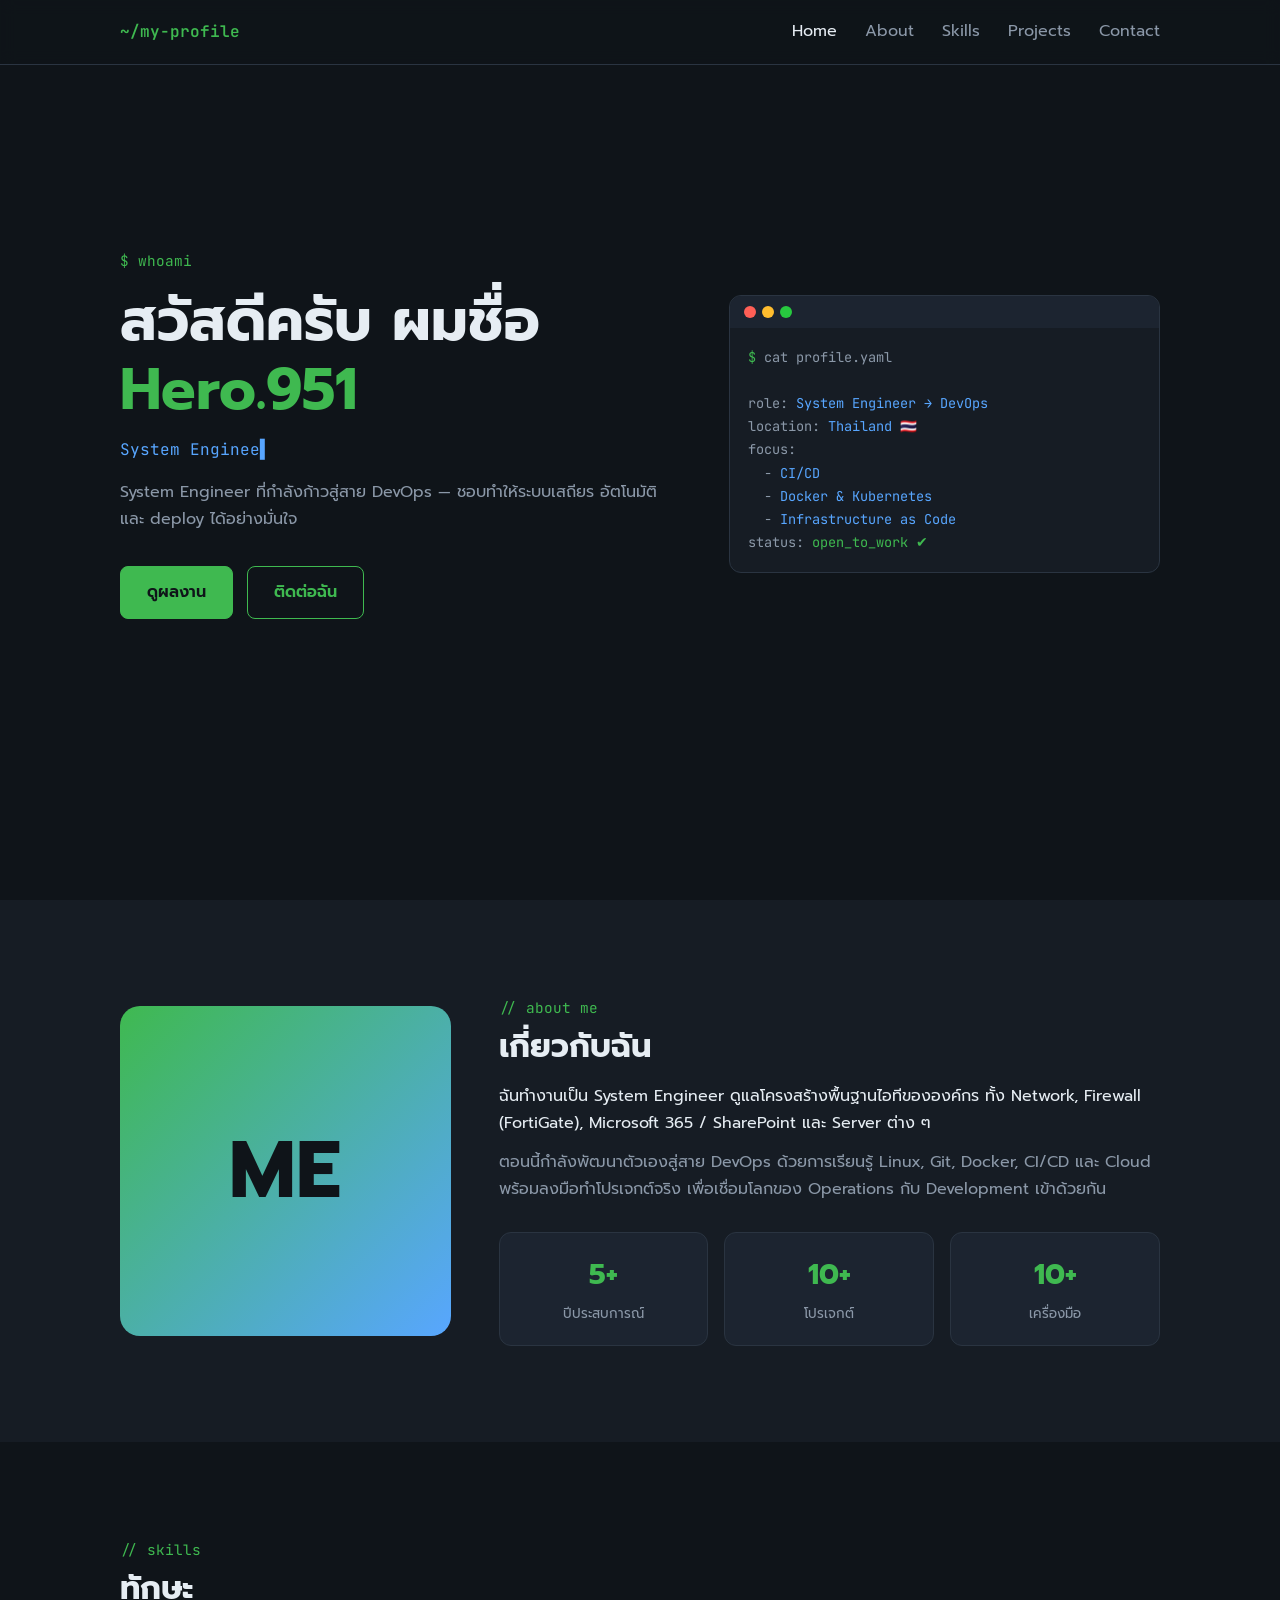
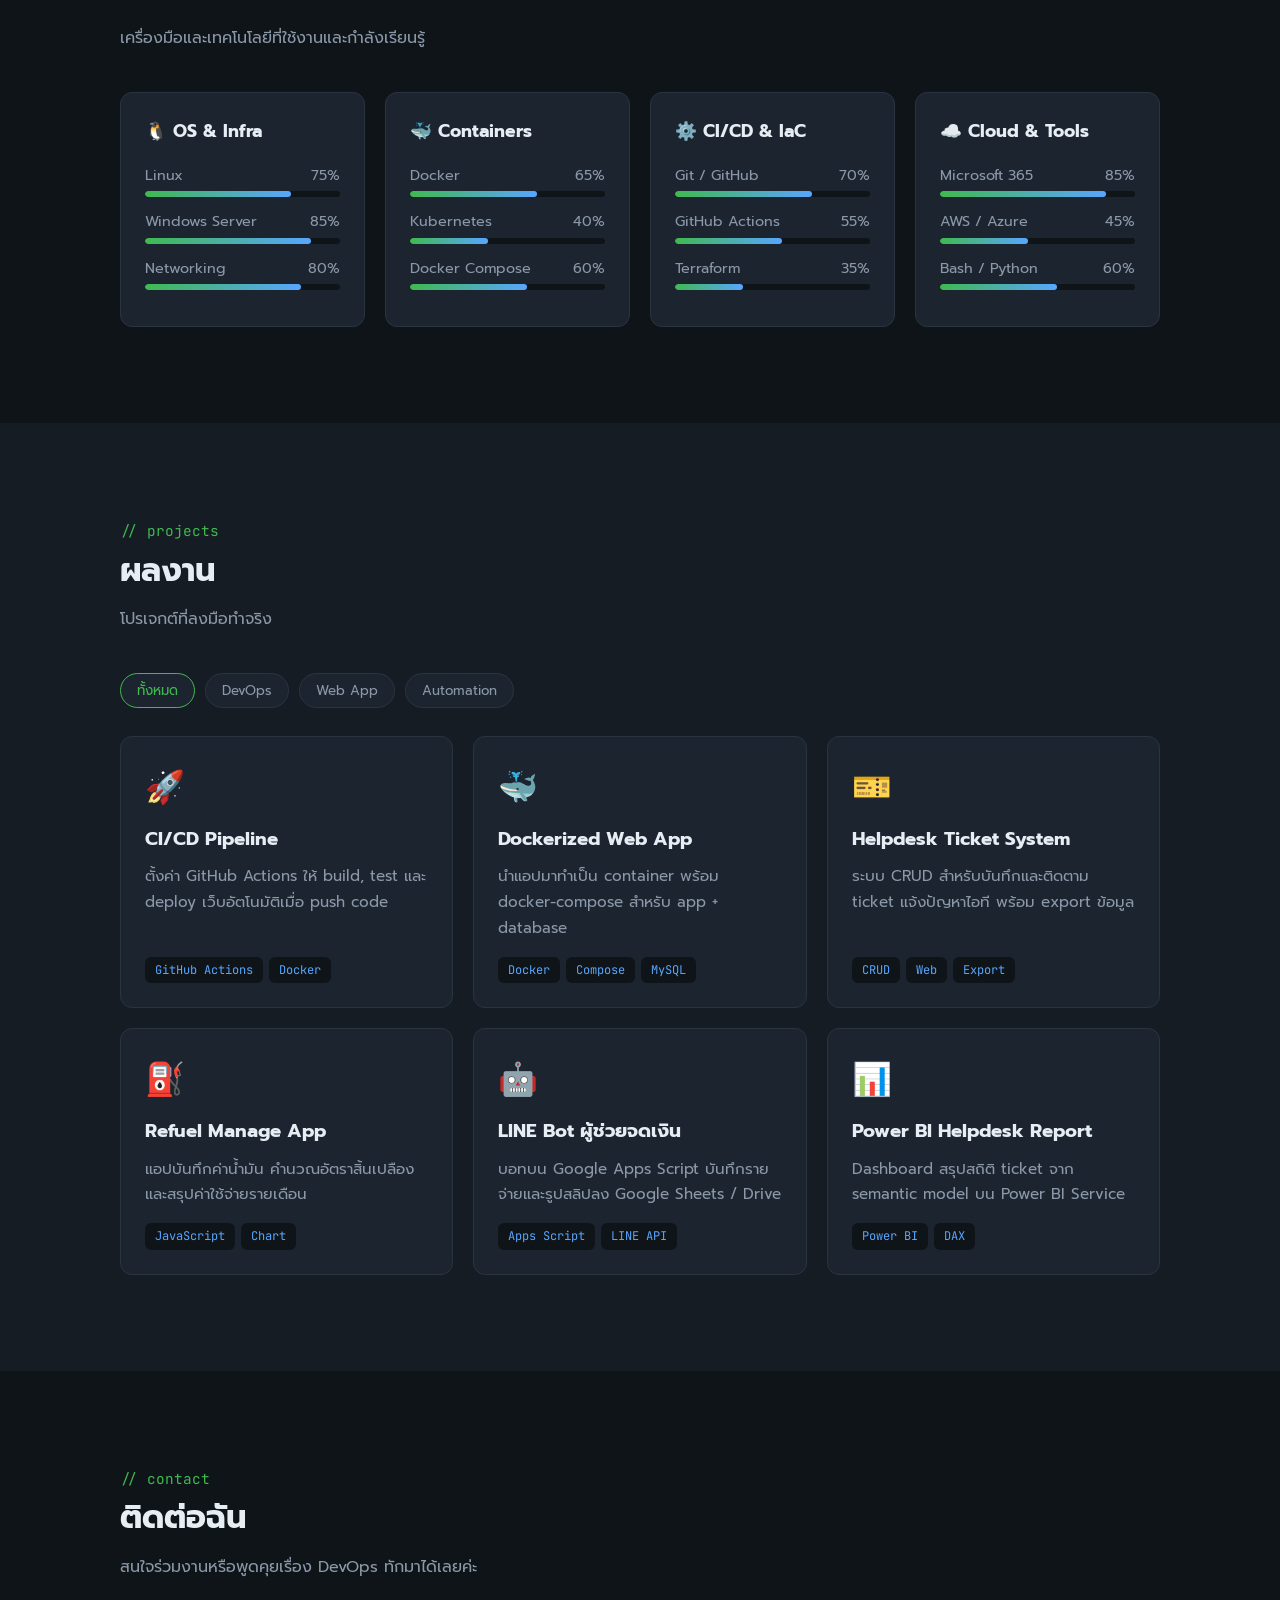
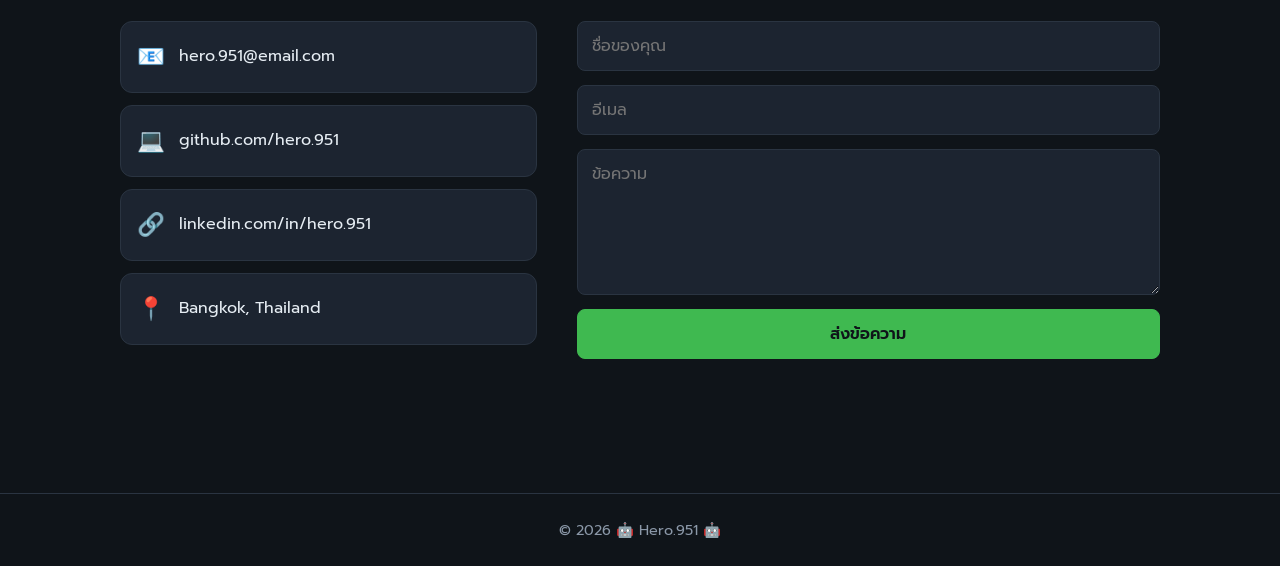
==== index.html @ ca64f1b3 "Add personal profile website (HTML/CSS/JS)" ====
<!DOCTYPE html>
<html lang="th">
<head>
<meta charset="UTF-8">
<meta name="viewport" content="width=device-width, initial-scale=1.0">
<title>My Profile | DevOps Engineer</title>
<link href="https://fonts.googleapis.com/css2?family=Prompt:wght@300;400;600;700&family=JetBrains+Mono:wght@400;600&display=swap" rel="stylesheet">
<link rel="stylesheet" href="css/style.css">
</head>
<body>

<nav>
  <div class="container">
    <a href="#hero" class="logo">~/my-profile</a>
    <button class="menu-btn" id="menuBtn" aria-label="เมนู">☰</button>
    <ul id="navLinks">
      <li><a href="#hero">Home</a></li>
      <li><a href="#about">About</a></li>
      <li><a href="#skills">Skills</a></li>
      <li><a href="#projects">Projects</a></li>
      <li><a href="#contact">Contact</a></li>
    </ul>
  </div>
</nav>

<!-- 1. HERO -->
<section id="hero">
  <div class="container hero-grid">
    <div>
      <p class="eyebrow">$ whoami</p>
      <h1>สวัสดีครับ ผมชื่อ <span> Hero.951 </span></h1>
      <p class="typed" id="typed"></p>
      <p class="lead" style="margin:16px 0 0">System Engineer ที่กำลังก้าวสู่สาย DevOps — ชอบทำให้ระบบเสถียร อัตโนมัติ และ deploy ได้อย่างมั่นใจ</p>
      <div class="btns">
        <a href="#projects" class="btn btn-primary">ดูผลงาน</a>
        <a href="#contact" class="btn btn-ghost">ติดต่อฉัน</a>
      </div>
    </div>
    <div class="terminal">
      <div class="term-bar"><i style="background:#ff5f56"></i><i style="background:#ffbd2e"></i><i style="background:#27c93f"></i></div>
      <div class="term-body">
        <div><span class="c">$</span> cat profile.yaml</div><br>
        <div>role: <span class="v">System Engineer → DevOps</span></div>
        <div>location: <span class="v">Thailand 🇹🇭</span></div>
        <div>focus:</div>
        <div>&nbsp;&nbsp;- <span class="v">CI/CD</span></div>
        <div>&nbsp;&nbsp;- <span class="v">Docker & Kubernetes</span></div>
        <div>&nbsp;&nbsp;- <span class="v">Infrastructure as Code</span></div>
        <div>status: <span class="c">open_to_work ✔</span></div>
      </div>
    </div>
  </div>
</section>

<!-- 2. ABOUT -->
<section id="about">
  <div class="container about-grid reveal">
    <div class="avatar">ME</div>
    <div>
      <p class="eyebrow">// about me</p>
      <h2>เกี่ยวกับฉัน</h2>
      <p>ฉันทำงานเป็น System Engineer ดูแลโครงสร้างพื้นฐานไอทีขององค์กร ทั้ง Network, Firewall (FortiGate), Microsoft 365 / SharePoint และ Server ต่าง ๆ</p>
      <p style="margin-top:12px;color:var(--muted)">ตอนนี้กำลังพัฒนาตัวเองสู่สาย DevOps ด้วยการเรียนรู้ Linux, Git, Docker, CI/CD และ Cloud พร้อมลงมือทำโปรเจกต์จริง เพื่อเชื่อมโลกของ Operations กับ Development เข้าด้วยกัน</p>
      <div class="stats">
        <div class="stat"><b data-count="5">0</b><small>ปีประสบการณ์</small></div>
        <div class="stat"><b data-count="10">0</b><small>โปรเจกต์</small></div>
        <div class="stat"><b data-count="15">0</b><small>เครื่องมือ</small></div>
      </div>
    </div>
  </div>
</section>

<!-- 3. SKILLS -->
<section id="skills">
  <div class="container">
    <p class="eyebrow">// skills</p>
    <h2>ทักษะ</h2>
    <p class="lead">เครื่องมือและเทคโนโลยีที่ใช้งานและกำลังเรียนรู้</p>
    <div class="skills-grid reveal" id="skillsGrid"></div>
  </div>
</section>

<!-- 4. PROJECTS -->
<section id="projects">
  <div class="container">
    <p class="eyebrow">// projects</p>
    <h2>ผลงาน</h2>
    <p class="lead">โปรเจกต์ที่ลงมือทำจริง</p>
    <div class="filters" id="filters">
      <button class="filter active" data-f="all">ทั้งหมด</button>
      <button class="filter" data-f="devops">DevOps</button>
      <button class="filter" data-f="web">Web App</button>
      <button class="filter" data-f="automation">Automation</button>
    </div>
    <div class="projects-grid" id="projectsGrid"></div>
  </div>
</section>

<!-- 5. CONTACT -->
<section id="contact">
  <div class="container">
    <p class="eyebrow">// contact</p>
    <h2>ติดต่อฉัน</h2>
    <p class="lead">สนใจร่วมงานหรือพูดคุยเรื่อง DevOps ทักมาได้เลยค่ะ</p>
    <div class="contact-grid reveal">
      <div>
        <a class="contact-item" href="mailto:your@email.com"><span>📧</span>hero.951@email.com</a>
        <a class="contact-item" href="https://github.com/yourname" target="_blank"><span>💻</span>github.com/hero.951</a>
        <a class="contact-item" href="https://linkedin.com/in/yourname" target="_blank"><span>🔗</span>linkedin.com/in/hero.951</a>
        <div class="contact-item"><span>📍</span>Bangkok, Thailand</div>
      </div>
      <form id="contactForm">
        <input type="text" id="name" placeholder="ชื่อของคุณ" required>
        <input type="email" id="email" placeholder="อีเมล" required>
        <textarea id="message" rows="5" placeholder="ข้อความ" required></textarea>
        <button class="btn btn-primary" type="submit" style="cursor:pointer;font-family:inherit;font-size:1rem">ส่งข้อความ</button>
        <p class="form-msg" id="formMsg"></p>
      </form>
    </div>
  </div>
</section>

<footer>© <span id="year"></span> 🤖 Hero.951 🤖</footer>

<script src="js/script.js"></script>
</body>
</html>
---- css/style.css ----
:root{
  --bg:#0f1419; --bg2:#161c24; --card:#1c2430; --text:#e6edf3; --muted:#8b98a8;
  --accent:#3fb950; --accent2:#58a6ff; --border:#2a3441;
}
*{margin:0;padding:0;box-sizing:border-box}
html{scroll-behavior:smooth}
body{font-family:'Prompt',sans-serif;background:var(--bg);color:var(--text);line-height:1.7}
a{color:inherit;text-decoration:none}
.container{max-width:1080px;margin:0 auto;padding:0 20px}
section{padding:96px 0}
h2{font-size:2rem;margin-bottom:8px}
.eyebrow{font-family:'JetBrains Mono',monospace;color:var(--accent);font-size:.9rem}
.lead{color:var(--muted);margin-bottom:40px}

/* Nav */
nav{position:fixed;top:0;width:100%;background:rgba(15,20,25,.85);backdrop-filter:blur(8px);border-bottom:1px solid var(--border);z-index:10}
nav .container{display:flex;justify-content:space-between;align-items:center;height:64px}
.logo{font-family:'JetBrains Mono',monospace;font-weight:600;color:var(--accent)}
nav ul{display:flex;gap:28px;list-style:none}
nav ul a{color:var(--muted);transition:.2s}
nav ul a:hover,nav ul a.active{color:var(--text)}
.menu-btn{display:none;background:none;border:0;color:var(--text);font-size:1.5rem;cursor:pointer}

/* Hero */
#hero{min-height:100vh;display:flex;align-items:center;padding-top:64px}
.hero-grid{display:grid;grid-template-columns:1.3fr 1fr;gap:48px;align-items:center}
#hero h1{font-size:clamp(2.2rem,5vw,3.6rem);line-height:1.2;margin:12px 0}
#hero h1 span{color:var(--accent)}
.typed{font-family:'JetBrains Mono',monospace;color:var(--accent2);min-height:1.7em}
.typed::after{content:'▌';animation:blink 1s infinite}
@keyframes blink{50%{opacity:0}}
.btns{display:flex;gap:14px;margin-top:32px;flex-wrap:wrap}
.btn{padding:12px 26px;border-radius:8px;font-weight:600;transition:.2s;border:1px solid var(--accent)}
.btn-primary{background:var(--accent);color:#0f1419}
.btn-primary:hover{filter:brightness(1.1)}
.btn-ghost{color:var(--accent)}
.btn-ghost:hover{background:rgba(63,185,80,.1)}
.terminal{background:var(--bg2);border:1px solid var(--border);border-radius:12px;overflow:hidden;font-family:'JetBrains Mono',monospace;font-size:.85rem}
.term-bar{background:var(--card);padding:10px 14px;display:flex;gap:6px}
.term-bar i{width:12px;height:12px;border-radius:50%;display:block}
.term-body{padding:18px;color:var(--muted)}
.term-body .c{color:var(--accent)} .term-body .v{color:var(--accent2)}

/* About */
#about{background:var(--bg2)}
.about-grid{display:grid;grid-template-columns:1fr 2fr;gap:48px;align-items:center}
.avatar{aspect-ratio:1;border-radius:20px;background:linear-gradient(135deg,var(--accent),var(--accent2));display:flex;align-items:center;justify-content:center;font-size:5rem;font-weight:700;color:#0f1419}
.stats{display:grid;grid-template-columns:repeat(3,1fr);gap:16px;margin-top:28px}
.stat{background:var(--card);border:1px solid var(--border);border-radius:12px;padding:18px;text-align:center}
.stat b{display:block;font-size:1.8rem;color:var(--accent)}
.stat small{color:var(--muted)}

/* Skills */
.skills-grid{display:grid;grid-template-columns:repeat(auto-fit,minmax(240px,1fr));gap:20px}
.skill-card{background:var(--card);border:1px solid var(--border);border-radius:12px;padding:24px}
.skill-card h3{margin-bottom:16px;font-size:1.1rem}
.bar{margin-bottom:12px}
.bar-label{display:flex;justify-content:space-between;font-size:.9rem;color:var(--muted)}
.bar-track{height:6px;background:var(--bg);border-radius:4px;overflow:hidden;margin-top:4px}
.bar-fill{height:100%;width:0;background:linear-gradient(90deg,var(--accent),var(--accent2));border-radius:4px;transition:width 1.2s ease}

/* Projects */
#projects{background:var(--bg2)}
.filters{display:flex;gap:10px;margin-bottom:28px;flex-wrap:wrap}
.filter{background:var(--card);border:1px solid var(--border);color:var(--muted);padding:6px 16px;border-radius:20px;cursor:pointer;font-family:inherit}
.filter.active{border-color:var(--accent);color:var(--accent)}
.projects-grid{display:grid;grid-template-columns:repeat(auto-fit,minmax(300px,1fr));gap:20px}
.project{background:var(--card);border:1px solid var(--border);border-radius:12px;padding:24px;display:flex;flex-direction:column;transition:.2s}
.project:hover{transform:translateY(-4px);border-color:var(--accent)}
.project .icon{font-size:2rem;margin-bottom:8px}
.project p{color:var(--muted);font-size:.95rem;flex:1;margin:8px 0 16px}
.tags{display:flex;gap:6px;flex-wrap:wrap}
.tag{font-family:'JetBrains Mono',monospace;font-size:.75rem;background:var(--bg);color:var(--accent2);padding:3px 10px;border-radius:6px}

/* Contact */
.contact-grid{display:grid;grid-template-columns:1fr 1.4fr;gap:40px}
.contact-item{display:flex;gap:14px;align-items:center;background:var(--card);border:1px solid var(--border);border-radius:12px;padding:16px;margin-bottom:12px}
.contact-item span{font-size:1.4rem}
form{display:grid;gap:14px}
input,textarea{background:var(--card);border:1px solid var(--border);border-radius:8px;padding:12px 14px;color:var(--text);font-family:inherit;font-size:1rem}
input:focus,textarea:focus{outline:none;border-color:var(--accent)}
.form-msg{color:var(--accent);min-height:1.5em}
footer{border-top:1px solid var(--border);padding:24px 0;text-align:center;color:var(--muted);font-size:.9rem}

.reveal{opacity:0;transform:translateY(30px);transition:.7s ease}
.reveal.show{opacity:1;transform:none}

@media(max-width:768px){
  .hero-grid,.about-grid,.contact-grid{grid-template-columns:1fr}
  .terminal{display:none}
  .avatar{max-width:200px;margin:0 auto}
  .menu-btn{display:block}
  nav ul{display:none;position:absolute;top:64px;left:0;right:0;flex-direction:column;background:var(--bg2);padding:20px;gap:16px;border-bottom:1px solid var(--border)}
  nav ul.open{display:flex}
  section{padding:72px 0}
}
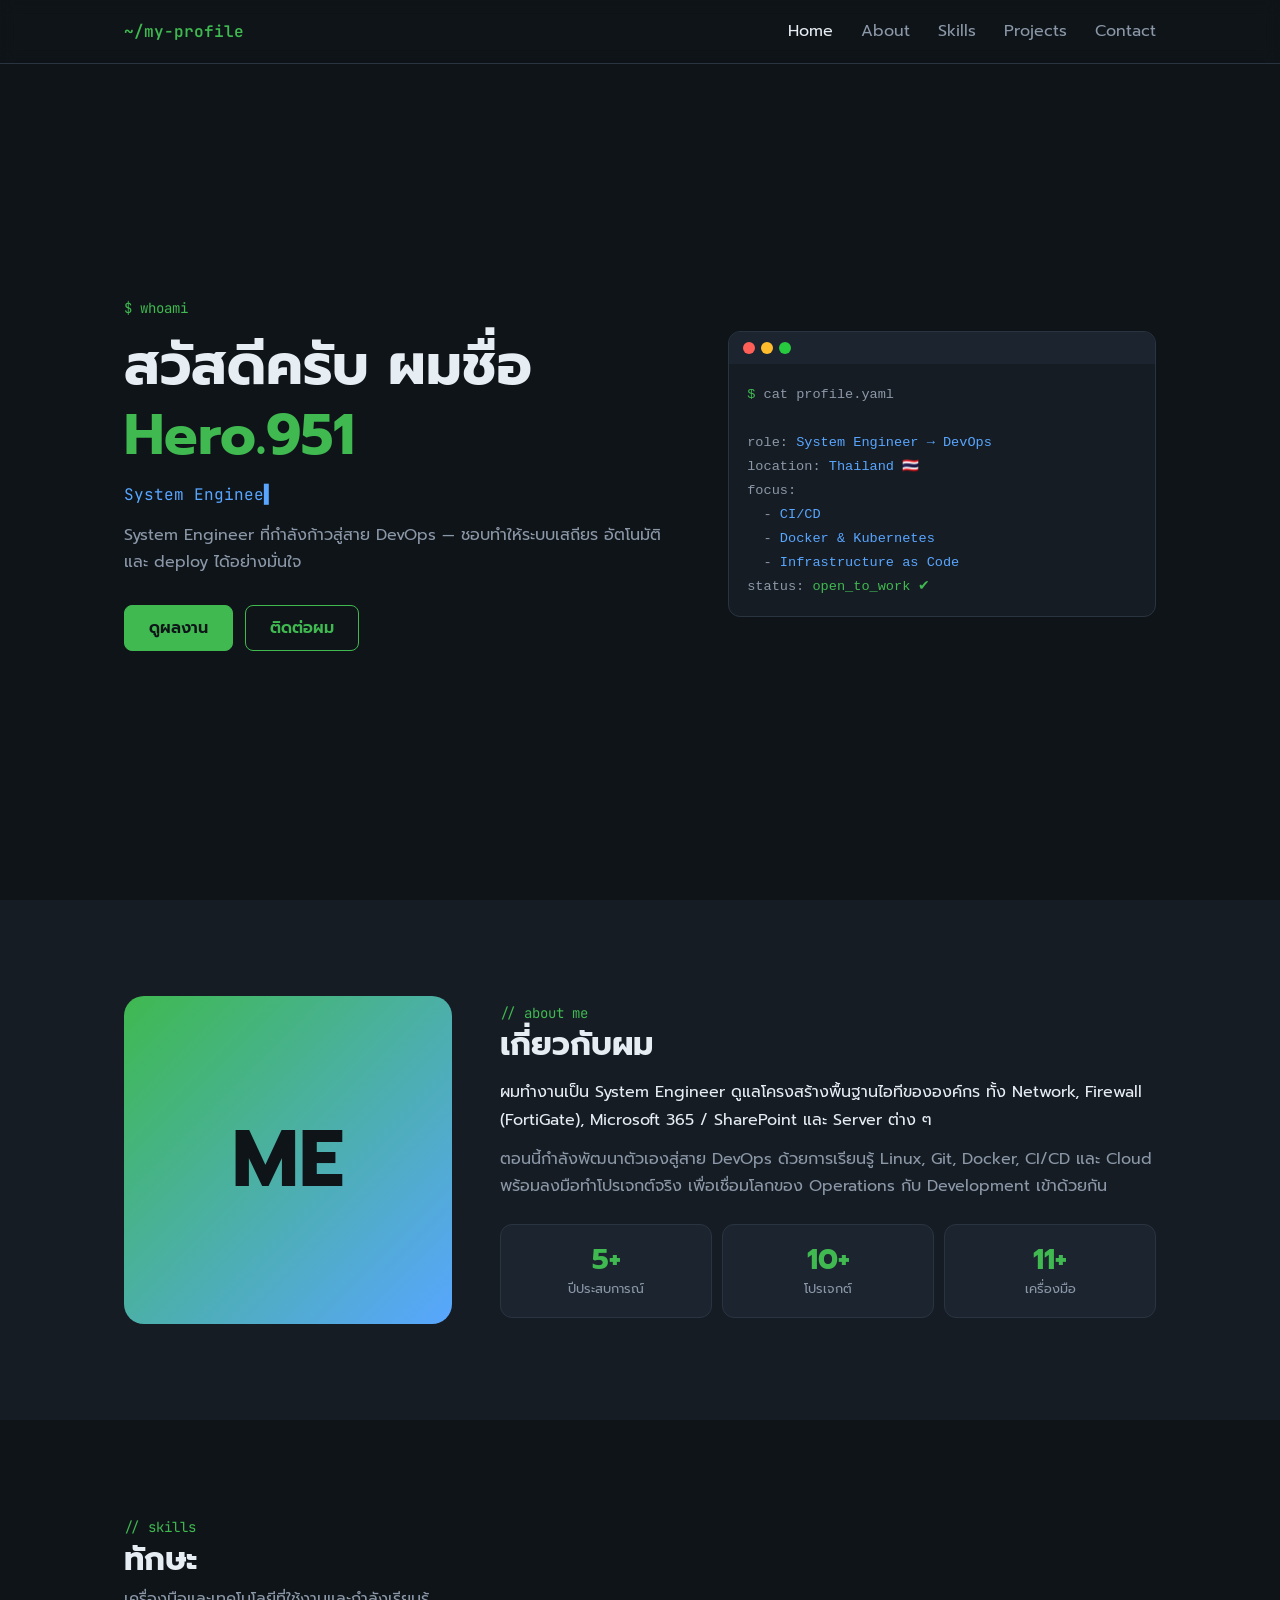
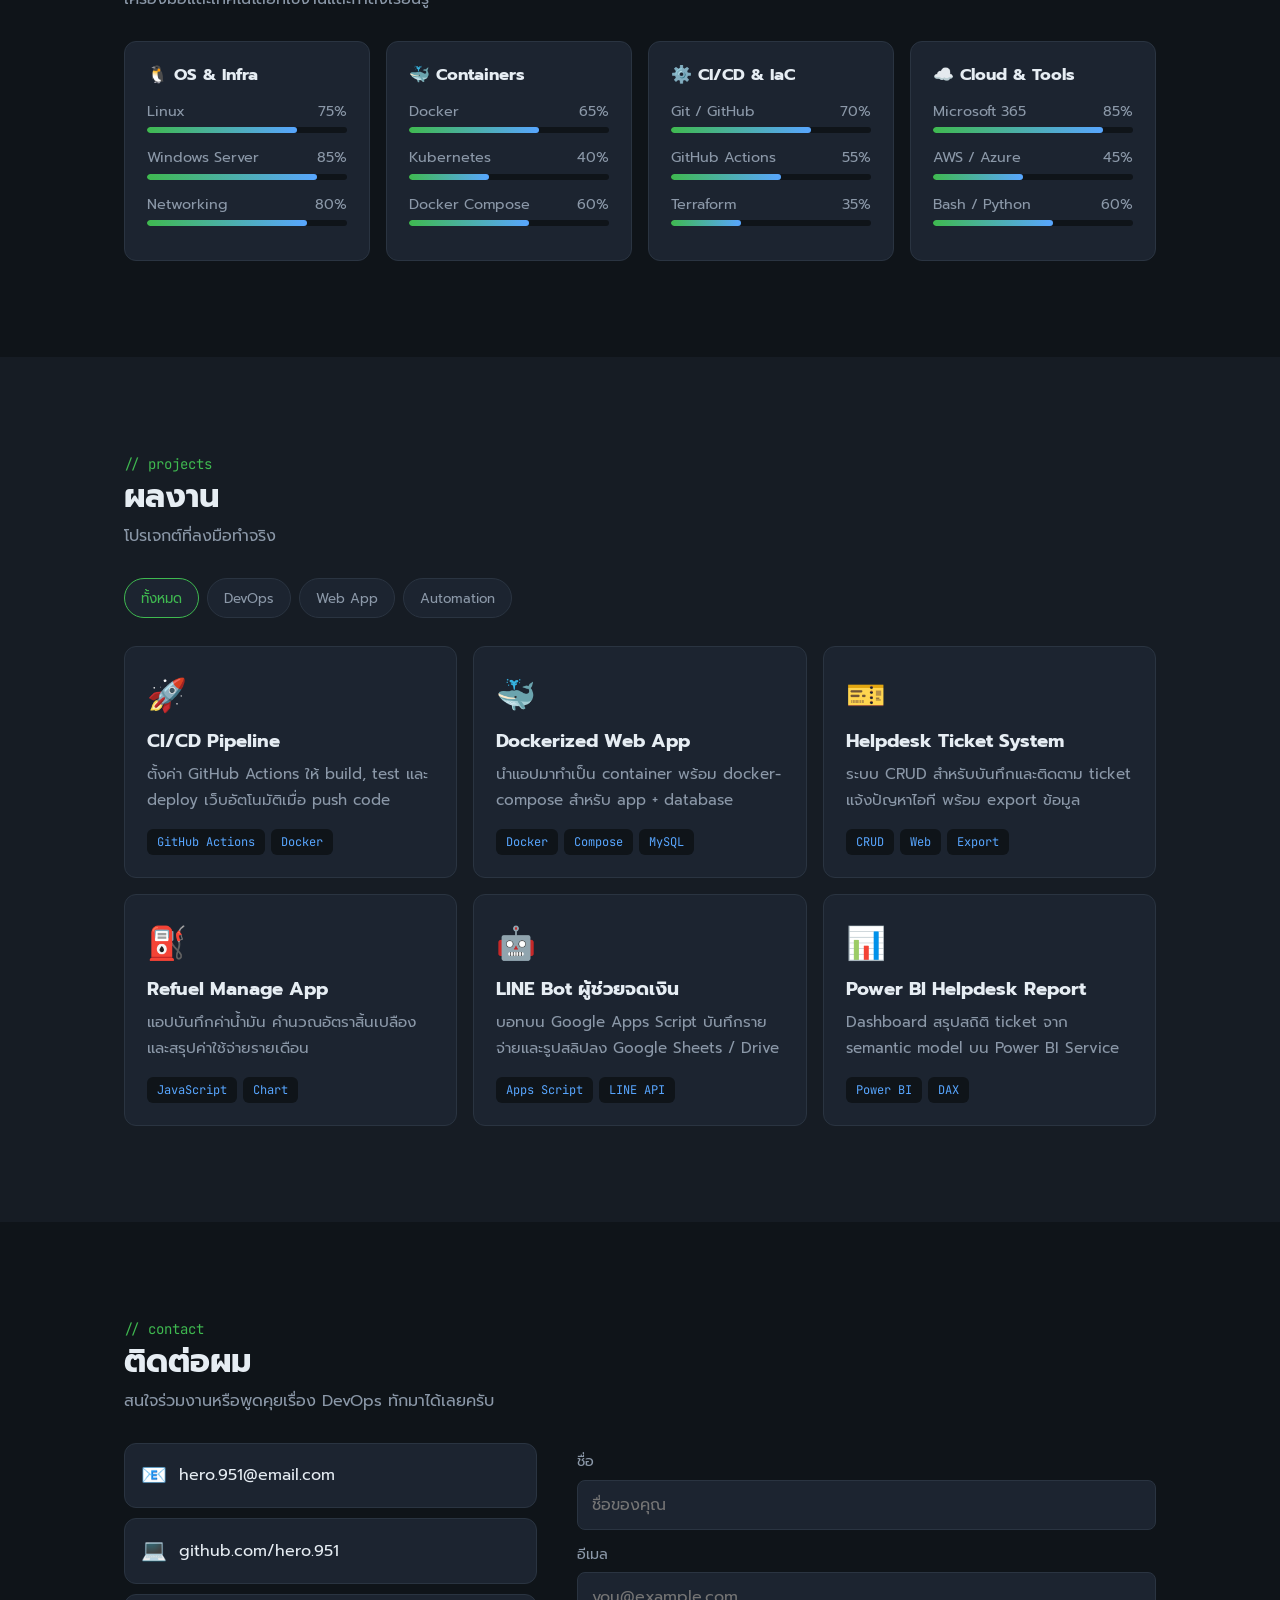
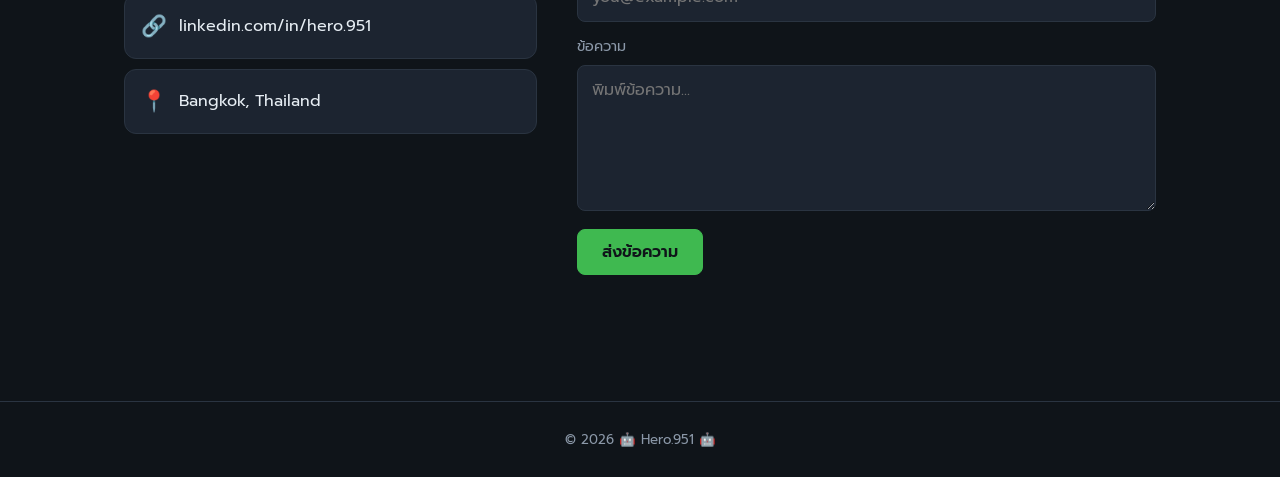
==== commit 6907b423: "Refactor: semantic HTML + responsive layout" ====
--- a/index.html
+++ b/index.html
@@ -1,127 +1,152 @@
 <!DOCTYPE html>
 <html lang="th">
 <head>
-<meta charset="UTF-8">
-<meta name="viewport" content="width=device-width, initial-scale=1.0">
-<title>My Profile | DevOps Engineer</title>
-<link href="https://fonts.googleapis.com/css2?family=Prompt:wght@300;400;600;700&family=JetBrains+Mono:wght@400;600&display=swap" rel="stylesheet">
-<link rel="stylesheet" href="css/style.css">
+  <meta charset="UTF-8">
+  <meta name="viewport" content="width=device-width, initial-scale=1.0">
+  <meta name="description" content="Hero.951 — System Engineer ที่กำลังก้าวสู่สาย DevOps">
+  <title>Hero.951 | DevOps Engineer</title>
+  <link rel="preconnect" href="https://fonts.googleapis.com">
+  <link href="https://fonts.googleapis.com/css2?family=Prompt:wght@300;400;600;700&family=JetBrains+Mono:wght@400;600&display=swap" rel="stylesheet">
+  <link rel="stylesheet" href="css/style.css">
 </head>
 <body>
+  <a class="skip-link" href="#main">ข้ามไปที่เนื้อหา</a>
 
-<nav>
-  <div class="container">
-    <a href="#hero" class="logo">~/my-profile</a>
-    <button class="menu-btn" id="menuBtn" aria-label="เมนู">☰</button>
-    <ul id="navLinks">
-      <li><a href="#hero">Home</a></li>
-      <li><a href="#about">About</a></li>
-      <li><a href="#skills">Skills</a></li>
-      <li><a href="#projects">Projects</a></li>
-      <li><a href="#contact">Contact</a></li>
-    </ul>
-  </div>
-</nav>
+  <!-- ===== Header + Navigation ===== -->
+  <header class="site-header">
+    <div class="container header-inner">
+      <a href="#hero" class="logo" aria-label="กลับหน้าแรก">~/my-profile</a>
+      <button class="menu-btn" id="menuBtn" aria-label="เปิดเมนู" aria-expanded="false" aria-controls="navLinks">☰</button>
+      <nav aria-label="เมนูหลัก">
+        <ul id="navLinks" class="nav-links">
+          <li><a href="#hero">Home</a></li>
+          <li><a href="#about">About</a></li>
+          <li><a href="#skills">Skills</a></li>
+          <li><a href="#projects">Projects</a></li>
+          <li><a href="#contact">Contact</a></li>
+        </ul>
+      </nav>
+    </div>
+  </header>
 
-<!-- 1. HERO -->
-<section id="hero">
-  <div class="container hero-grid">
-    <div>
-      <p class="eyebrow">$ whoami</p>
-      <h1>สวัสดีครับ ผมชื่อ <span> Hero.951 </span></h1>
-      <p class="typed" id="typed"></p>
-      <p class="lead" style="margin:16px 0 0">System Engineer ที่กำลังก้าวสู่สาย DevOps — ชอบทำให้ระบบเสถียร อัตโนมัติ และ deploy ได้อย่างมั่นใจ</p>
-      <div class="btns">
-        <a href="#projects" class="btn btn-primary">ดูผลงาน</a>
-        <a href="#contact" class="btn btn-ghost">ติดต่อฉัน</a>
+  <main id="main">
+    <!-- 1. HERO -->
+    <section id="hero" class="hero" aria-labelledby="hero-title">
+      <div class="container hero-grid">
+        <div class="hero-text">
+          <p class="eyebrow">$ whoami</p>
+          <h1 id="hero-title">สวัสดีครับ ผมชื่อ <span class="highlight">Hero.951</span></h1>
+          <p class="typed" id="typed" aria-live="polite"></p>
+          <p class="lead">System Engineer ที่กำลังก้าวสู่สาย DevOps — ชอบทำให้ระบบเสถียร อัตโนมัติ และ deploy ได้อย่างมั่นใจ</p>
+          <div class="btns">
+            <a href="#projects" class="btn btn-primary">ดูผลงาน</a>
+            <a href="#contact" class="btn btn-ghost">ติดต่อผม</a>
+          </div>
+        </div>
+        <figure class="terminal" aria-label="ข้อมูลโปรไฟล์ในรูปแบบ terminal">
+          <div class="term-bar" aria-hidden="true"><i></i><i></i><i></i></div>
+          <pre class="term-body"><code><span class="c">$</span> cat profile.yaml
+
+role: <span class="v">System Engineer → DevOps</span>
+location: <span class="v">Thailand 🇹🇭</span>
+focus:
+  - <span class="v">CI/CD</span>
+  - <span class="v">Docker &amp; Kubernetes</span>
+  - <span class="v">Infrastructure as Code</span>
+status: <span class="c">open_to_work ✔</span></code></pre>
+        </figure>
       </div>
+    </section>
+
+    <!-- 2. ABOUT -->
+    <section id="about" class="section alt" aria-labelledby="about-title">
+      <div class="container about-grid reveal">
+        <figure class="avatar" aria-hidden="true">ME</figure>
+        <article>
+          <header>
+            <p class="eyebrow">// about me</p>
+            <h2 id="about-title">เกี่ยวกับผม</h2>
+          </header>
+          <p>ผมทำงานเป็น System Engineer ดูแลโครงสร้างพื้นฐานไอทีขององค์กร ทั้ง Network, Firewall (FortiGate), Microsoft 365 / SharePoint และ Server ต่าง ๆ</p>
+          <p class="muted">ตอนนี้กำลังพัฒนาตัวเองสู่สาย DevOps ด้วยการเรียนรู้ Linux, Git, Docker, CI/CD และ Cloud พร้อมลงมือทำโปรเจกต์จริง เพื่อเชื่อมโลกของ Operations กับ Development เข้าด้วยกัน</p>
+          <dl class="stats">
+            <div class="stat"><dt>ปีประสบการณ์</dt><dd data-count="5">0</dd></div>
+            <div class="stat"><dt>โปรเจกต์</dt><dd data-count="10">0</dd></div>
+            <div class="stat"><dt>เครื่องมือ</dt><dd data-count="15">0</dd></div>
+          </dl>
+        </article>
+      </div>
+    </section>
+
+    <!-- 3. SKILLS -->
+    <section id="skills" class="section" aria-labelledby="skills-title">
+      <div class="container">
+        <header class="section-head">
+          <p class="eyebrow">// skills</p>
+          <h2 id="skills-title">ทักษะ</h2>
+          <p class="lead">เครื่องมือและเทคโนโลยีที่ใช้งานและกำลังเรียนรู้</p>
+        </header>
+        <div class="skills-grid reveal" id="skillsGrid"></div>
+      </div>
+    </section>
+
+    <!-- 4. PROJECTS -->
+    <section id="projects" class="section alt" aria-labelledby="projects-title">
+      <div class="container">
+        <header class="section-head">
+          <p class="eyebrow">// projects</p>
+          <h2 id="projects-title">ผลงาน</h2>
+          <p class="lead">โปรเจกต์ที่ลงมือทำจริง</p>
+        </header>
+        <div class="filters" id="filters" role="group" aria-label="กรองผลงานตามหมวด">
+          <button type="button" class="filter active" data-f="all" aria-pressed="true">ทั้งหมด</button>
+          <button type="button" class="filter" data-f="devops" aria-pressed="false">DevOps</button>
+          <button type="button" class="filter" data-f="web" aria-pressed="false">Web App</button>
+          <button type="button" class="filter" data-f="automation" aria-pressed="false">Automation</button>
+        </div>
+        <ul class="projects-grid" id="projectsGrid"></ul>
+      </div>
+    </section>
+
+    <!-- 5. CONTACT -->
+    <section id="contact" class="section" aria-labelledby="contact-title">
+      <div class="container">
+        <header class="section-head">
+          <p class="eyebrow">// contact</p>
+          <h2 id="contact-title">ติดต่อผม</h2>
+          <p class="lead">สนใจร่วมงานหรือพูดคุยเรื่อง DevOps ทักมาได้เลยครับ</p>
+        </header>
+        <div class="contact-grid reveal">
+          <address class="contact-list">
+            <a class="contact-item" href="mailto:hero.951@email.com"><span aria-hidden="true">📧</span>hero.951@email.com</a>
+            <a class="contact-item" href="https://github.com/hero.951" target="_blank" rel="noopener"><span aria-hidden="true">💻</span>github.com/hero.951</a>
+            <a class="contact-item" href="https://linkedin.com/in/hero.951" target="_blank" rel="noopener"><span aria-hidden="true">🔗</span>linkedin.com/in/hero.951</a>
+            <p class="contact-item"><span aria-hidden="true">📍</span>Bangkok, Thailand</p>
+          </address>
+          <form id="contactForm" class="contact-form" novalidate>
+            <fieldset>
+              <legend class="sr-only">ส่งข้อความถึงผม</legend>
+              <label for="name">ชื่อ</label>
+              <input type="text" id="name" name="name" placeholder="ชื่อของคุณ" autocomplete="name" required>
+              <label for="email">อีเมล</label>
+              <input type="email" id="email" name="email" placeholder="you@example.com" autocomplete="email" required>
+              <label for="message">ข้อความ</label>
+              <textarea id="message" name="message" rows="5" placeholder="พิมพ์ข้อความ..." required></textarea>
+              <button class="btn btn-primary" type="submit">ส่งข้อความ</button>
+              <p class="form-msg" id="formMsg" role="status" aria-live="polite"></p>
+            </fieldset>
+          </form>
+        </div>
+      </div>
+    </section>
+  </main>
+
+  <footer class="site-footer">
+    <div class="container">
+      <p><small>© <time id="year"></time> 🤖 Hero.951 🤖</small></p>
     </div>
-    <div class="terminal">
-      <div class="term-bar"><i style="background:#ff5f56"></i><i style="background:#ffbd2e"></i><i style="background:#27c93f"></i></div>
-      <div class="term-body">
-        <div><span class="c">$</span> cat profile.yaml</div><br>
-        <div>role: <span class="v">System Engineer → DevOps</span></div>
-        <div>location: <span class="v">Thailand 🇹🇭</span></div>
-        <div>focus:</div>
-        <div>&nbsp;&nbsp;- <span class="v">CI/CD</span></div>
-        <div>&nbsp;&nbsp;- <span class="v">Docker & Kubernetes</span></div>
-        <div>&nbsp;&nbsp;- <span class="v">Infrastructure as Code</span></div>
-        <div>status: <span class="c">open_to_work ✔</span></div>
-      </div>
-    </div>
-  </div>
-</section>
+  </footer>
 
-<!-- 2. ABOUT -->
-<section id="about">
-  <div class="container about-grid reveal">
-    <div class="avatar">ME</div>
-    <div>
-      <p class="eyebrow">// about me</p>
-      <h2>เกี่ยวกับฉัน</h2>
-      <p>ฉันทำงานเป็น System Engineer ดูแลโครงสร้างพื้นฐานไอทีขององค์กร ทั้ง Network, Firewall (FortiGate), Microsoft 365 / SharePoint และ Server ต่าง ๆ</p>
-      <p style="margin-top:12px;color:var(--muted)">ตอนนี้กำลังพัฒนาตัวเองสู่สาย DevOps ด้วยการเรียนรู้ Linux, Git, Docker, CI/CD และ Cloud พร้อมลงมือทำโปรเจกต์จริง เพื่อเชื่อมโลกของ Operations กับ Development เข้าด้วยกัน</p>
-      <div class="stats">
-        <div class="stat"><b data-count="5">0</b><small>ปีประสบการณ์</small></div>
-        <div class="stat"><b data-count="10">0</b><small>โปรเจกต์</small></div>
-        <div class="stat"><b data-count="15">0</b><small>เครื่องมือ</small></div>
-      </div>
-    </div>
-  </div>
-</section>
-
-<!-- 3. SKILLS -->
-<section id="skills">
-  <div class="container">
-    <p class="eyebrow">// skills</p>
-    <h2>ทักษะ</h2>
-    <p class="lead">เครื่องมือและเทคโนโลยีที่ใช้งานและกำลังเรียนรู้</p>
-    <div class="skills-grid reveal" id="skillsGrid"></div>
-  </div>
-</section>
-
-<!-- 4. PROJECTS -->
-<section id="projects">
-  <div class="container">
-    <p class="eyebrow">// projects</p>
-    <h2>ผลงาน</h2>
-    <p class="lead">โปรเจกต์ที่ลงมือทำจริง</p>
-    <div class="filters" id="filters">
-      <button class="filter active" data-f="all">ทั้งหมด</button>
-      <button class="filter" data-f="devops">DevOps</button>
-      <button class="filter" data-f="web">Web App</button>
-      <button class="filter" data-f="automation">Automation</button>
-    </div>
-    <div class="projects-grid" id="projectsGrid"></div>
-  </div>
-</section>
-
-<!-- 5. CONTACT -->
-<section id="contact">
-  <div class="container">
-    <p class="eyebrow">// contact</p>
-    <h2>ติดต่อฉัน</h2>
-    <p class="lead">สนใจร่วมงานหรือพูดคุยเรื่อง DevOps ทักมาได้เลยค่ะ</p>
-    <div class="contact-grid reveal">
-      <div>
-        <a class="contact-item" href="mailto:your@email.com"><span>📧</span>hero.951@email.com</a>
-        <a class="contact-item" href="https://github.com/yourname" target="_blank"><span>💻</span>github.com/hero.951</a>
-        <a class="contact-item" href="https://linkedin.com/in/yourname" target="_blank"><span>🔗</span>linkedin.com/in/hero.951</a>
-        <div class="contact-item"><span>📍</span>Bangkok, Thailand</div>
-      </div>
-      <form id="contactForm">
-        <input type="text" id="name" placeholder="ชื่อของคุณ" required>
-        <input type="email" id="email" placeholder="อีเมล" required>
-        <textarea id="message" rows="5" placeholder="ข้อความ" required></textarea>
-        <button class="btn btn-primary" type="submit" style="cursor:pointer;font-family:inherit;font-size:1rem">ส่งข้อความ</button>
-        <p class="form-msg" id="formMsg"></p>
-      </form>
-    </div>
-  </div>
-</section>
-
-<footer>© <span id="year"></span> 🤖 Hero.951 🤖</footer>
-
-<script src="js/script.js"></script>
+  <script src="js/script.js"></script>
 </body>
 </html>
--- a/css/style.css
+++ b/css/style.css
@@ -1,96 +1,139 @@
+/* ===== Design tokens ===== */
 :root{
   --bg:#0f1419; --bg2:#161c24; --card:#1c2430; --text:#e6edf3; --muted:#8b98a8;
   --accent:#3fb950; --accent2:#58a6ff; --border:#2a3441;
+  --header-h:64px; --gutter:16px; --radius:12px;
 }
-*{margin:0;padding:0;box-sizing:border-box}
-html{scroll-behavior:smooth}
-body{font-family:'Prompt',sans-serif;background:var(--bg);color:var(--text);line-height:1.7}
+
+/* ===== Base (mobile-first) ===== */
+*,*::before,*::after{margin:0;padding:0;box-sizing:border-box}
+html{scroll-behavior:smooth;scroll-padding-top:var(--header-h)}
+body{font-family:'Prompt',sans-serif;background:var(--bg);color:var(--text);line-height:1.7;font-size:1rem;overflow-x:hidden}
 a{color:inherit;text-decoration:none}
-.container{max-width:1080px;margin:0 auto;padding:0 20px}
-section{padding:96px 0}
-h2{font-size:2rem;margin-bottom:8px}
-.eyebrow{font-family:'JetBrains Mono',monospace;color:var(--accent);font-size:.9rem}
-.lead{color:var(--muted);margin-bottom:40px}
+img{max-width:100%;display:block}
+ul{list-style:none}
+p+p{margin-top:12px}
+h1,h2,h3{line-height:1.25}
+h2{font-size:clamp(1.6rem,4vw,2rem);margin-bottom:6px}
+.container{width:100%;max-width:1080px;margin:0 auto;padding:0 var(--gutter)}
+.section{padding:64px 0}
+.alt{background:var(--bg2)}
+.section-head{margin-bottom:28px}
+.eyebrow{font-family:'JetBrains Mono',monospace;color:var(--accent);font-size:.875rem}
+.lead,.muted{color:var(--muted)}
+.sr-only{position:absolute;width:1px;height:1px;overflow:hidden;clip:rect(0 0 0 0);white-space:nowrap}
+.skip-link{position:absolute;left:-999px;top:8px;background:var(--accent);color:#0f1419;padding:8px 14px;border-radius:6px;z-index:100}
+.skip-link:focus{left:8px}
+:focus-visible{outline:2px solid var(--accent2);outline-offset:3px}
 
-/* Nav */
-nav{position:fixed;top:0;width:100%;background:rgba(15,20,25,.85);backdrop-filter:blur(8px);border-bottom:1px solid var(--border);z-index:10}
-nav .container{display:flex;justify-content:space-between;align-items:center;height:64px}
+/* ===== Header / Nav ===== */
+.site-header{position:fixed;inset:0 0 auto;height:var(--header-h);background:rgba(15,20,25,.9);backdrop-filter:blur(8px);border-bottom:1px solid var(--border);z-index:50}
+.header-inner{display:flex;justify-content:space-between;align-items:center;height:100%}
 .logo{font-family:'JetBrains Mono',monospace;font-weight:600;color:var(--accent)}
-nav ul{display:flex;gap:28px;list-style:none}
-nav ul a{color:var(--muted);transition:.2s}
-nav ul a:hover,nav ul a.active{color:var(--text)}
-.menu-btn{display:none;background:none;border:0;color:var(--text);font-size:1.5rem;cursor:pointer}
+.menu-btn{background:none;border:0;color:var(--text);font-size:1.6rem;cursor:pointer;width:44px;height:44px}
+.nav-links{display:none;position:absolute;top:var(--header-h);left:0;right:0;flex-direction:column;background:var(--bg2);border-bottom:1px solid var(--border);padding:8px var(--gutter) 16px}
+.nav-links.open{display:flex}
+.nav-links a{display:block;padding:12px 4px;color:var(--muted);transition:color .2s}
+.nav-links a:hover,.nav-links a.active{color:var(--text)}
 
-/* Hero */
-#hero{min-height:100vh;display:flex;align-items:center;padding-top:64px}
-.hero-grid{display:grid;grid-template-columns:1.3fr 1fr;gap:48px;align-items:center}
-#hero h1{font-size:clamp(2.2rem,5vw,3.6rem);line-height:1.2;margin:12px 0}
-#hero h1 span{color:var(--accent)}
+/* ===== Buttons ===== */
+.btns{display:flex;gap:12px;margin-top:28px;flex-wrap:wrap}
+.btn{display:inline-flex;justify-content:center;align-items:center;min-height:44px;padding:10px 24px;border-radius:8px;font:600 1rem 'Prompt',sans-serif;border:1px solid var(--accent);cursor:pointer;transition:.2s}
+.btn-primary{background:var(--accent);color:#0f1419}
+.btn-primary:hover{filter:brightness(1.1)}
+.btn-ghost{color:var(--accent);background:transparent}
+.btn-ghost:hover{background:rgba(63,185,80,.1)}
+
+/* ===== Hero ===== */
+.hero{min-height:100svh;display:flex;align-items:center;padding:calc(var(--header-h) + 40px) 0 56px}
+.hero-grid{display:grid;gap:40px}
+.hero h1{font-size:clamp(2rem,7vw,3.5rem);margin:10px 0}
+.highlight{color:var(--accent)}
 .typed{font-family:'JetBrains Mono',monospace;color:var(--accent2);min-height:1.7em}
 .typed::after{content:'▌';animation:blink 1s infinite}
 @keyframes blink{50%{opacity:0}}
-.btns{display:flex;gap:14px;margin-top:32px;flex-wrap:wrap}
-.btn{padding:12px 26px;border-radius:8px;font-weight:600;transition:.2s;border:1px solid var(--accent)}
-.btn-primary{background:var(--accent);color:#0f1419}
-.btn-primary:hover{filter:brightness(1.1)}
-.btn-ghost{color:var(--accent)}
-.btn-ghost:hover{background:rgba(63,185,80,.1)}
-.terminal{background:var(--bg2);border:1px solid var(--border);border-radius:12px;overflow:hidden;font-family:'JetBrains Mono',monospace;font-size:.85rem}
+.hero .lead{margin-top:14px;max-width:52ch}
+.terminal{background:var(--bg2);border:1px solid var(--border);border-radius:var(--radius);overflow:hidden}
 .term-bar{background:var(--card);padding:10px 14px;display:flex;gap:6px}
-.term-bar i{width:12px;height:12px;border-radius:50%;display:block}
-.term-body{padding:18px;color:var(--muted)}
+.term-bar i{width:12px;height:12px;border-radius:50%;background:#ff5f56}
+.term-bar i:nth-child(2){background:#ffbd2e}
+.term-bar i:nth-child(3){background:#27c93f}
+.term-body{padding:18px;color:var(--muted);font:.8rem/1.7 'JetBrains Mono',monospace;overflow-x:auto;white-space:pre}
 .term-body .c{color:var(--accent)} .term-body .v{color:var(--accent2)}
 
-/* About */
-#about{background:var(--bg2)}
-.about-grid{display:grid;grid-template-columns:1fr 2fr;gap:48px;align-items:center}
-.avatar{aspect-ratio:1;border-radius:20px;background:linear-gradient(135deg,var(--accent),var(--accent2));display:flex;align-items:center;justify-content:center;font-size:5rem;font-weight:700;color:#0f1419}
-.stats{display:grid;grid-template-columns:repeat(3,1fr);gap:16px;margin-top:28px}
-.stat{background:var(--card);border:1px solid var(--border);border-radius:12px;padding:18px;text-align:center}
-.stat b{display:block;font-size:1.8rem;color:var(--accent)}
-.stat small{color:var(--muted)}
+/* ===== About ===== */
+.about-grid{display:grid;gap:32px;align-items:center}
+.avatar{width:min(200px,60%);aspect-ratio:1;margin:0 auto;border-radius:20px;background:linear-gradient(135deg,var(--accent),var(--accent2));display:flex;align-items:center;justify-content:center;font-size:clamp(3rem,10vw,5rem);font-weight:700;color:#0f1419}
+.about-grid h2{margin-bottom:14px}
+.stats{display:grid;grid-template-columns:repeat(3,1fr);gap:10px;margin-top:24px}
+.stat{background:var(--card);border:1px solid var(--border);border-radius:var(--radius);padding:14px 8px;text-align:center;display:flex;flex-direction:column-reverse}
+.stat dd{font-size:clamp(1.4rem,5vw,1.8rem);font-weight:700;color:var(--accent);line-height:1.2}
+.stat dt{color:var(--muted);font-size:.8rem}
 
-/* Skills */
-.skills-grid{display:grid;grid-template-columns:repeat(auto-fit,minmax(240px,1fr));gap:20px}
-.skill-card{background:var(--card);border:1px solid var(--border);border-radius:12px;padding:24px}
-.skill-card h3{margin-bottom:16px;font-size:1.1rem}
+/* ===== Skills ===== */
+.skills-grid{display:grid;gap:16px;grid-template-columns:1fr}
+.skill-card{background:var(--card);border:1px solid var(--border);border-radius:var(--radius);padding:22px}
+.skill-card h3{margin-bottom:14px;font-size:1.05rem}
 .bar{margin-bottom:12px}
 .bar-label{display:flex;justify-content:space-between;font-size:.9rem;color:var(--muted)}
 .bar-track{height:6px;background:var(--bg);border-radius:4px;overflow:hidden;margin-top:4px}
 .bar-fill{height:100%;width:0;background:linear-gradient(90deg,var(--accent),var(--accent2));border-radius:4px;transition:width 1.2s ease}
 
-/* Projects */
-#projects{background:var(--bg2)}
-.filters{display:flex;gap:10px;margin-bottom:28px;flex-wrap:wrap}
-.filter{background:var(--card);border:1px solid var(--border);color:var(--muted);padding:6px 16px;border-radius:20px;cursor:pointer;font-family:inherit}
+/* ===== Projects ===== */
+.filters{display:flex;gap:8px;margin-bottom:24px;overflow-x:auto;padding-bottom:4px;scrollbar-width:none}
+.filter{flex:0 0 auto;min-height:40px;background:var(--card);border:1px solid var(--border);color:var(--muted);padding:6px 16px;border-radius:20px;cursor:pointer;font-family:inherit}
 .filter.active{border-color:var(--accent);color:var(--accent)}
-.projects-grid{display:grid;grid-template-columns:repeat(auto-fit,minmax(300px,1fr));gap:20px}
-.project{background:var(--card);border:1px solid var(--border);border-radius:12px;padding:24px;display:flex;flex-direction:column;transition:.2s}
+.projects-grid{display:grid;gap:16px;grid-template-columns:1fr}
+.project{height:100%;background:var(--card);border:1px solid var(--border);border-radius:var(--radius);padding:22px;display:flex;flex-direction:column;transition:.2s}
 .project:hover{transform:translateY(-4px);border-color:var(--accent)}
-.project .icon{font-size:2rem;margin-bottom:8px}
+.project .icon{font-size:2rem;margin-bottom:6px}
 .project p{color:var(--muted);font-size:.95rem;flex:1;margin:8px 0 16px}
 .tags{display:flex;gap:6px;flex-wrap:wrap}
 .tag{font-family:'JetBrains Mono',monospace;font-size:.75rem;background:var(--bg);color:var(--accent2);padding:3px 10px;border-radius:6px}
 
-/* Contact */
-.contact-grid{display:grid;grid-template-columns:1fr 1.4fr;gap:40px}
-.contact-item{display:flex;gap:14px;align-items:center;background:var(--card);border:1px solid var(--border);border-radius:12px;padding:16px;margin-bottom:12px}
-.contact-item span{font-size:1.4rem}
-form{display:grid;gap:14px}
-input,textarea{background:var(--card);border:1px solid var(--border);border-radius:8px;padding:12px 14px;color:var(--text);font-family:inherit;font-size:1rem}
+/* ===== Contact ===== */
+.contact-grid{display:grid;gap:28px}
+address{font-style:normal}
+.contact-item{display:flex;gap:12px;align-items:center;background:var(--card);border:1px solid var(--border);border-radius:var(--radius);padding:14px 16px;margin:0 0 10px;word-break:break-word}
+a.contact-item:hover{border-color:var(--accent)}
+.contact-item span{font-size:1.3rem}
+fieldset{border:0;display:grid;gap:6px}
+label{font-size:.9rem;color:var(--muted);margin-top:6px}
+input,textarea{width:100%;background:var(--card);border:1px solid var(--border);border-radius:8px;padding:12px 14px;color:var(--text);font:1rem 'Prompt',sans-serif}
 input:focus,textarea:focus{outline:none;border-color:var(--accent)}
+.contact-form .btn{margin-top:12px;width:100%}
 .form-msg{color:var(--accent);min-height:1.5em}
-footer{border-top:1px solid var(--border);padding:24px 0;text-align:center;color:var(--muted);font-size:.9rem}
 
+/* ===== Footer ===== */
+.site-footer{border-top:1px solid var(--border);padding:24px 0;text-align:center;color:var(--muted)}
+
+/* ===== Reveal animation ===== */
 .reveal{opacity:0;transform:translateY(30px);transition:.7s ease}
 .reveal.show{opacity:1;transform:none}
+@media (prefers-reduced-motion:reduce){
+  *{animation:none!important;transition:none!important;scroll-behavior:auto!important}
+  .reveal{opacity:1;transform:none}
+}
 
-@media(max-width:768px){
-  .hero-grid,.about-grid,.contact-grid{grid-template-columns:1fr}
-  .terminal{display:none}
-  .avatar{max-width:200px;margin:0 auto}
-  .menu-btn{display:block}
-  nav ul{display:none;position:absolute;top:64px;left:0;right:0;flex-direction:column;background:var(--bg2);padding:20px;gap:16px;border-bottom:1px solid var(--border)}
-  nav ul.open{display:flex}
-  section{padding:72px 0}
+/* ===== Tablet ≥ 640px ===== */
+@media (min-width:640px){
+  :root{--gutter:24px}
+  .skills-grid,.projects-grid{grid-template-columns:repeat(2,1fr)}
+  .contact-form .btn{width:auto;justify-self:start}
+  .stat{padding:18px}
 }
+
+/* ===== Desktop ≥ 900px ===== */
+@media (min-width:900px){
+  .section{padding:96px 0}
+  .menu-btn{display:none}
+  .nav-links{display:flex;position:static;flex-direction:row;gap:28px;padding:0;background:none;border:0}
+  .nav-links a{padding:0}
+  .hero-grid{grid-template-columns:1.3fr 1fr;gap:48px;align-items:center}
+  .term-body{font-size:.85rem}
+  .about-grid{grid-template-columns:1fr 2fr;gap:48px}
+  .avatar{width:100%;margin:0}
+  .skills-grid{grid-template-columns:repeat(4,1fr)}
+  .projects-grid{grid-template-columns:repeat(3,1fr)}
+  .contact-grid{grid-template-columns:1fr 1.4fr;gap:40px}
+}
